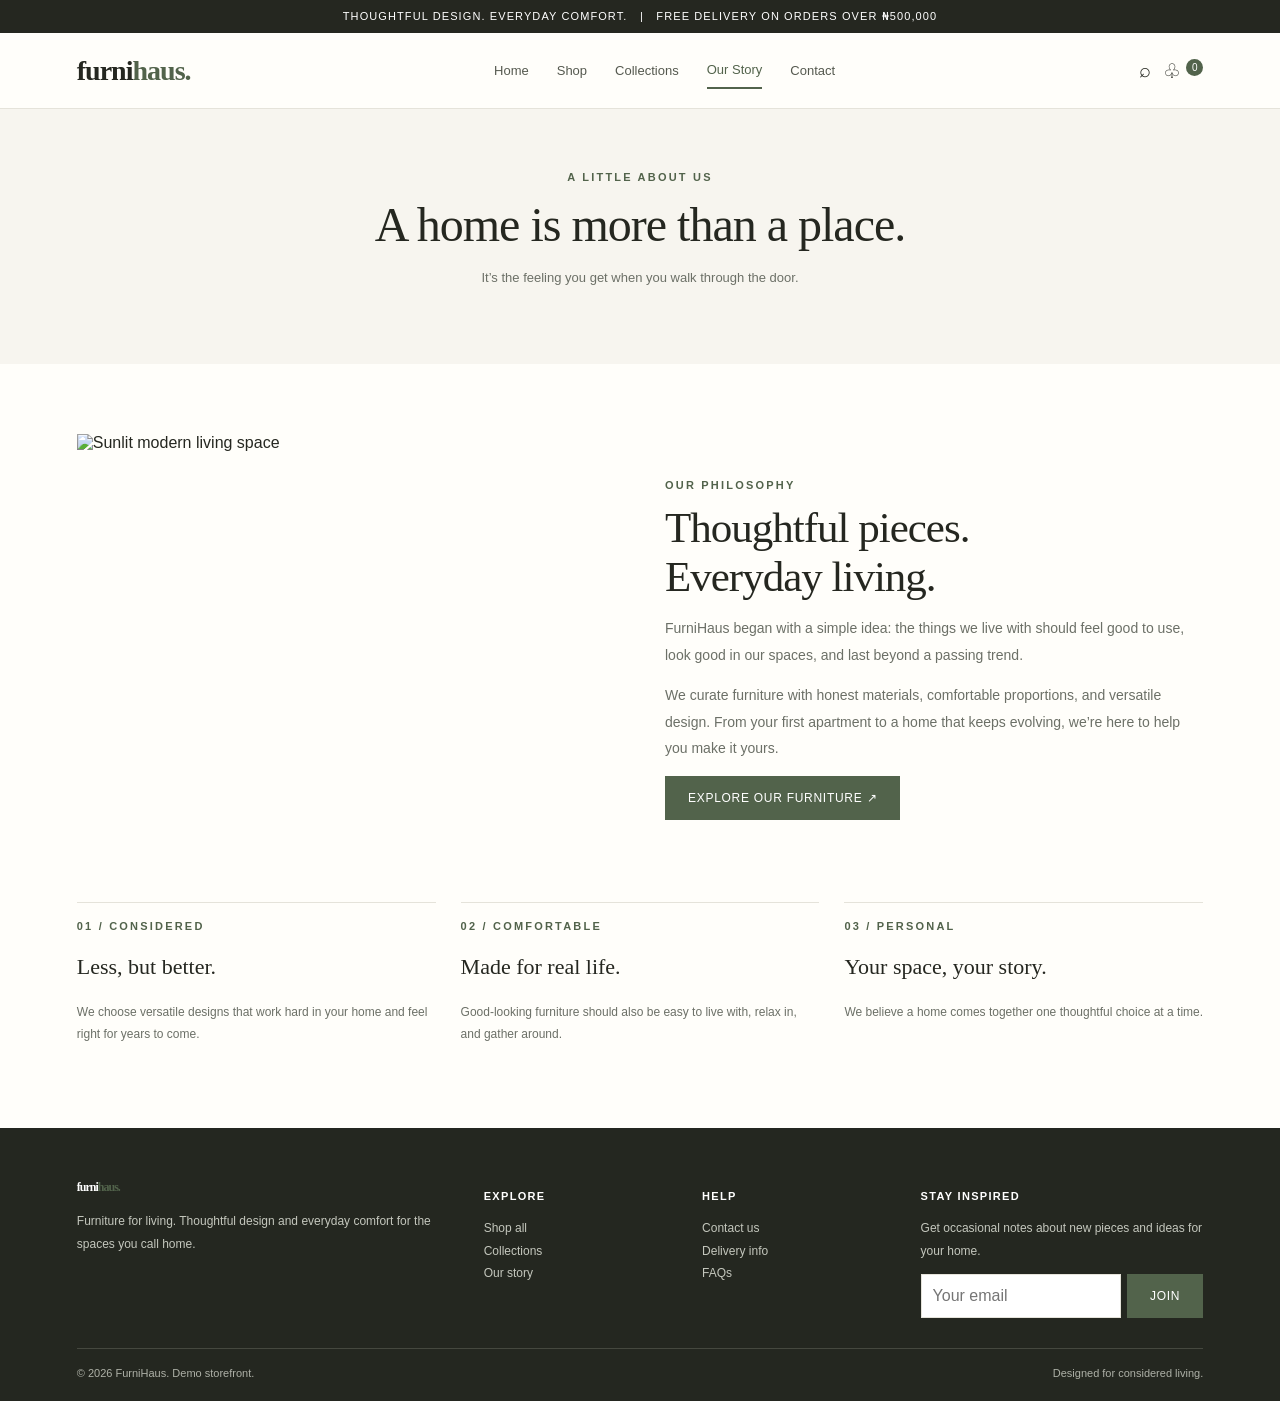
==== about.html @ d26f08c2 "first upload Created the project files" ====
<!DOCTYPE html>
<html lang="en"><head><meta charset="UTF-8"><meta name="viewport" content="width=device-width, initial-scale=1.0"><title>Our Story | FurniHaus</title><link rel="stylesheet" href="style.css"></head><body>
<div class="announcement">THOUGHTFUL DESIGN. EVERYDAY COMFORT. &nbsp; | &nbsp; FREE DELIVERY ON ORDERS OVER ₦500,000</div>
<header class="nav">
  <a class="logo" href="index.html">furni<span>haus.</span></a>
  <nav class="navlinks">
    <a href="index.html" >Home</a>
    <a href="shop.html" >Shop</a>
    <a href="collections.html" >Collections</a>
    <a href="about.html" class="active">Our Story</a>
    <a href="contact.html" >Contact</a>
  </nav>
  <div class="nav-actions"><a class="iconbtn" href="shop.html" aria-label="Shop">⌕</a><a class="iconbtn" href="shop.html#products" aria-label="Shopping bag">♧ <span class="cart-count" id="cartCount">0</span></a></div>
</header>
<main>
<section class="page-banner"><div class="eyebrow">A little about us</div><h1 class="page-title">A home is more than a place.</h1><p>It’s the feeling you get when you walk through the door.</p></section><section class="section"><div class="about-grid"><img src="https://images.unsplash.com/photo-1600607687939-ce8a6c25118c?auto=format&fit=crop&w=1100&q=85" alt="Sunlit modern living space"><div><div class="eyebrow">Our philosophy</div><h2 class="page-title">Thoughtful pieces.<br>Everyday living.</h2><p>FurniHaus began with a simple idea: the things we live with should feel good to use, look good in our spaces, and last beyond a passing trend.</p><p>We curate furniture with honest materials, comfortable proportions, and versatile design. From your first apartment to a home that keeps evolving, we’re here to help you make it yours.</p><a class="btn" href="shop.html">EXPLORE OUR FURNITURE ↗</a></div></div><div class="values"><div class="value"><div class="eyebrow">01 / Considered</div><h3>Less, but better.</h3><p>We choose versatile designs that work hard in your home and feel right for years to come.</p></div><div class="value"><div class="eyebrow">02 / Comfortable</div><h3>Made for real life.</h3><p>Good-looking furniture should also be easy to live with, relax in, and gather around.</p></div><div class="value"><div class="eyebrow">03 / Personal</div><h3>Your space, your story.</h3><p>We believe a home comes together one thoughtful choice at a time.</p></div></div></section>
</main>
<footer class="footer"><div class="footer-grid">
<div><a class="logo" href="index.html">furni<span>haus.</span></a><p>Furniture for living. Thoughtful design and everyday comfort for the spaces you call home.</p></div>
<div><h4>Explore</h4><p><a href="shop.html">Shop all</a><br><a href="collections.html">Collections</a><br><a href="about.html">Our story</a></p></div>
<div><h4>Help</h4><p><a href="contact.html">Contact us</a><br><a href="contact.html">Delivery info</a><br><a href="contact.html">FAQs</a></p></div>
<div><h4>Stay inspired</h4><p>Get occasional notes about new pieces and ideas for your home.</p><form class="newsletter" ><input type="email" placeholder="Your email" required><button class="btn" type="submit">JOIN</button></form></div>
</div><div class="footer-bottom"><span>© 2026 FurniHaus. Demo storefront.</span><span>Designed for considered living.</span></div></footer>

</body></html>
---- style.css ----
/* FurniHaus — shared stylesheet */
:root{--ink:#252720;--muted:#6c7067;--cream:#f7f5ef;--paper:#fffefa;--green:#52634b;--line:#e5e3da;--sand:#e9e1d2}
*{box-sizing:border-box}html{scroll-behavior:smooth}body{margin:0;font-family:Arial,Helvetica,sans-serif;background:var(--paper);color:var(--ink)}a{color:inherit;text-decoration:none}button{cursor:pointer;font:inherit}.announcement{background:var(--ink);color:white;text-align:center;padding:10px;font-size:11px;letter-spacing:.1em}.nav{min-height:76px;display:flex;align-items:center;justify-content:space-between;padding:0 6%;border-bottom:1px solid var(--line);background:var(--paper)}.logo{font-family:Georgia,serif;font-size:28px;letter-spacing:-1px;font-weight:bold}.logo span{color:var(--green)}.navlinks{display:flex;align-items:center;gap:28px}.navlinks a{font-size:13px;color:#55594f;padding:10px 0}.navlinks a:hover,.navlinks a.active{color:var(--green);border-bottom:2px solid var(--green)}.nav-actions{display:flex;align-items:center;gap:12px}.iconbtn{background:none;border:0;font-size:20px}.btn{display:inline-block;background:var(--green);border:1px solid var(--green);color:#fff;padding:14px 22px;font-size:12px;letter-spacing:.06em;transition:.2s}.btn:hover{background:#394634}.btn-outline{background:transparent;color:var(--ink);border-color:#aaa}.page-banner{background:var(--cream);padding:62px 6%;text-align:center}.eyebrow{font-size:11px;text-transform:uppercase;letter-spacing:.2em;color:var(--green);font-weight:bold}.page-title{font:400 clamp(34px,4vw,48px) Georgia,serif;letter-spacing:-1px;margin:14px 0}.page-banner p,.muted{color:var(--muted);font-size:13px;line-height:1.8}.section{padding:70px 6%}.section-head{display:flex;justify-content:space-between;align-items:end;gap:20px;margin-bottom:28px}.section h2{font:400 clamp(30px,4vw,43px) Georgia,serif;letter-spacing:-1px;margin:12px 0}.section-head p{font-size:13px;color:var(--muted);line-height:1.7}.textlink{font-size:12px;color:var(--green);border-bottom:1px solid var(--green);padding-bottom:5px}.hero{display:grid;grid-template-columns:1fr 1fr;background:var(--cream);min-height:520px}.hero-copy{padding:75px 10% 75px 13%;display:flex;flex-direction:column;align-items:flex-start;justify-content:center}.hero h1{font:400 clamp(44px,5.5vw,70px)/1.02 Georgia,serif;letter-spacing:-2px;margin:20px 0}.hero p{font-size:14px;line-height:1.8;color:var(--muted);max-width:390px}.hero-image{background:#ddd url('https://images.unsplash.com/photo-1600210492486-724fe5c67fb0?auto=format&fit=crop&w=1400&q=85') center/cover no-repeat;min-height:400px}.category-grid{display:grid;grid-template-columns:repeat(3,1fr);gap:18px}.category{position:relative;height:280px;overflow:hidden;background:var(--sand)}.category img{width:100%;height:100%;object-fit:cover;transition:.35s}.category:hover img{transform:scale(1.04)}.category span{position:absolute;bottom:15px;left:15px;background:var(--paper);padding:13px 16px;font:20px Georgia,serif}.products{display:grid;grid-template-columns:repeat(4,minmax(0,1fr));gap:22px}.product-card{min-width:0}.product-image{height:245px;position:relative;background:var(--cream);overflow:hidden}.product-image img{width:100%;height:100%;object-fit:cover;transition:.3s}.product-card:hover .product-image img{transform:scale(1.04)}.tag{position:absolute;left:10px;top:10px;background:white;padding:6px 9px;font-size:10px;text-transform:uppercase}.product-info{display:flex;justify-content:space-between;gap:8px;margin-top:13px;font-size:13px}.product-info strong{font-weight:500}.price{color:var(--green);white-space:nowrap}.product-category{font-size:11px;color:var(--muted);margin-top:6px}.add-btn{width:100%;margin-top:10px;padding:11px;border:1px solid var(--green);background:transparent;color:var(--green);font-size:11px;letter-spacing:.06em}.add-btn:hover{background:var(--green);color:white}.banner{margin:0 6% 65px;padding:45px 7%;background:#e9e5dc;display:flex;align-items:center;justify-content:space-between;gap:25px}.banner h2{font:400 33px Georgia,serif;margin:10px 0}.banner p{font-size:13px;color:var(--muted);line-height:1.7;max-width:430px}.footer{background:#242720;color:white;padding:48px 6% 22px}.footer-grid{display:grid;grid-template-columns:2fr 1fr 1fr 1.5fr;gap:30px}.footer p,.footer a{font-size:12px;color:#c4c7bd;line-height:1.9}.footer h4{font-size:11px;letter-spacing:.12em;text-transform:uppercase}.footer .logo{color:white}.footer-bottom{border-top:1px solid #45483f;margin-top:30px;padding-top:18px;display:flex;justify-content:space-between;color:#aeb1a7;font-size:11px}.shop-layout{display:grid;grid-template-columns:170px 1fr;gap:32px}.filters h3{font-size:12px;text-transform:uppercase;letter-spacing:.1em}.filter-btn{display:block;width:100%;text-align:left;background:none;border:0;padding:10px 0;color:var(--muted);font-size:13px}.filter-btn.active,.filter-btn:hover{color:var(--green);font-weight:bold}.shop-tools{display:flex;align-items:center;justify-content:space-between;margin-bottom:20px;color:var(--muted);font-size:12px}.shop-tools select,select,input,textarea{font:inherit;padding:11px;border:1px solid var(--line);background:white;color:var(--ink)}.shop-products{grid-template-columns:repeat(3,minmax(0,1fr))}.collection-grid{display:grid;grid-template-columns:repeat(2,1fr);gap:22px}.collection-card{background:var(--cream)}.collection-card img{width:100%;height:300px;object-fit:cover;display:block}.collection-copy{padding:22px}.collection-copy h2{font:400 27px Georgia,serif;margin:10px 0}.collection-copy p{font-size:13px;line-height:1.8;color:var(--muted)}.about-grid,.contact-grid{display:grid;grid-template-columns:1fr 1fr;gap:50px;align-items:center}.about-grid img{width:100%;height:430px;object-fit:cover}.about-grid p,.contact-grid p{font-size:14px;color:var(--muted);line-height:1.9}.values{display:grid;grid-template-columns:repeat(3,1fr);gap:25px;margin-top:38px}.value{border-top:1px solid var(--line);padding-top:17px}.value h3{font:400 22px Georgia,serif}.value p{font-size:12px;line-height:1.8;color:var(--muted)}.contact-form{display:grid;gap:14px}.contact-form label{font-size:12px;color:var(--muted)}.contact-form input,.contact-form textarea,.contact-form select{display:block;width:100%;margin-top:6px}.contact-form textarea{min-height:130px;resize:vertical}.cart-count{display:inline-grid;place-items:center;background:var(--green);color:white;border-radius:50%;font-size:10px;width:17px;height:17px;vertical-align:top}.notice{padding:12px;background:var(--cream);color:var(--green);font-size:12px;margin-top:12px}.newsletter{display:flex;gap:6px}.newsletter input{min-width:0;width:100%}
@media(max-width:850px){.nav{padding:0 4%}.navlinks{gap:13px}.hero-copy{padding:55px 8%}.products{grid-template-columns:repeat(2,minmax(0,1fr))}.product-image{height:240px}.shop-layout{grid-template-columns:140px 1fr}.shop-products{grid-template-columns:repeat(2,minmax(0,1fr))}.footer-grid{grid-template-columns:1fr 1fr}.category{height:220px}}
@media(max-width:600px){.nav{padding:15px 5%;align-items:flex-start;gap:12px;flex-wrap:wrap}.navlinks{order:3;width:100%;justify-content:space-between;gap:8px;flex-wrap:wrap}.navlinks a{font-size:12px}.logo{font-size:25px}.nav-actions{margin-left:auto}.hero{grid-template-columns:1fr}.hero-image{grid-row:1;min-height:270px}.hero-copy{padding:48px 7%}.hero h1{font-size:49px}.section{padding:48px 6%}.section-head{align-items:flex-start;flex-direction:column}.category-grid{grid-template-columns:1fr 1fr;gap:10px}.category{height:180px}.category span{font-size:16px;left:8px;bottom:8px;padding:10px}.products{gap:18px 12px}.product-image{height:185px}.product-info{flex-direction:column;gap:5px;font-size:12px}.banner{margin-bottom:45px;padding:30px 22px;align-items:flex-start;flex-direction:column}.banner h2{font-size:29px}.shop-layout{grid-template-columns:1fr;gap:20px}.filters{display:flex;overflow:auto;gap:8px}.filters h3{display:none}.filter-btn{white-space:nowrap;width:auto;border:1px solid var(--line);padding:9px 12px}.shop-tools select{max-width:150px}.collection-grid,.about-grid,.contact-grid{grid-template-columns:1fr;gap:25px}.collection-card img{height:240px}.about-grid img{height:300px}.values{grid-template-columns:1fr;gap:8px}.page-banner{padding:45px 6%}.footer-grid{grid-template-columns:1fr 1fr;gap:22px}.footer-grid>div:first-child,.footer-grid>div:last-child{grid-column:1/-1}.footer-bottom{flex-direction:column;gap:8px}}
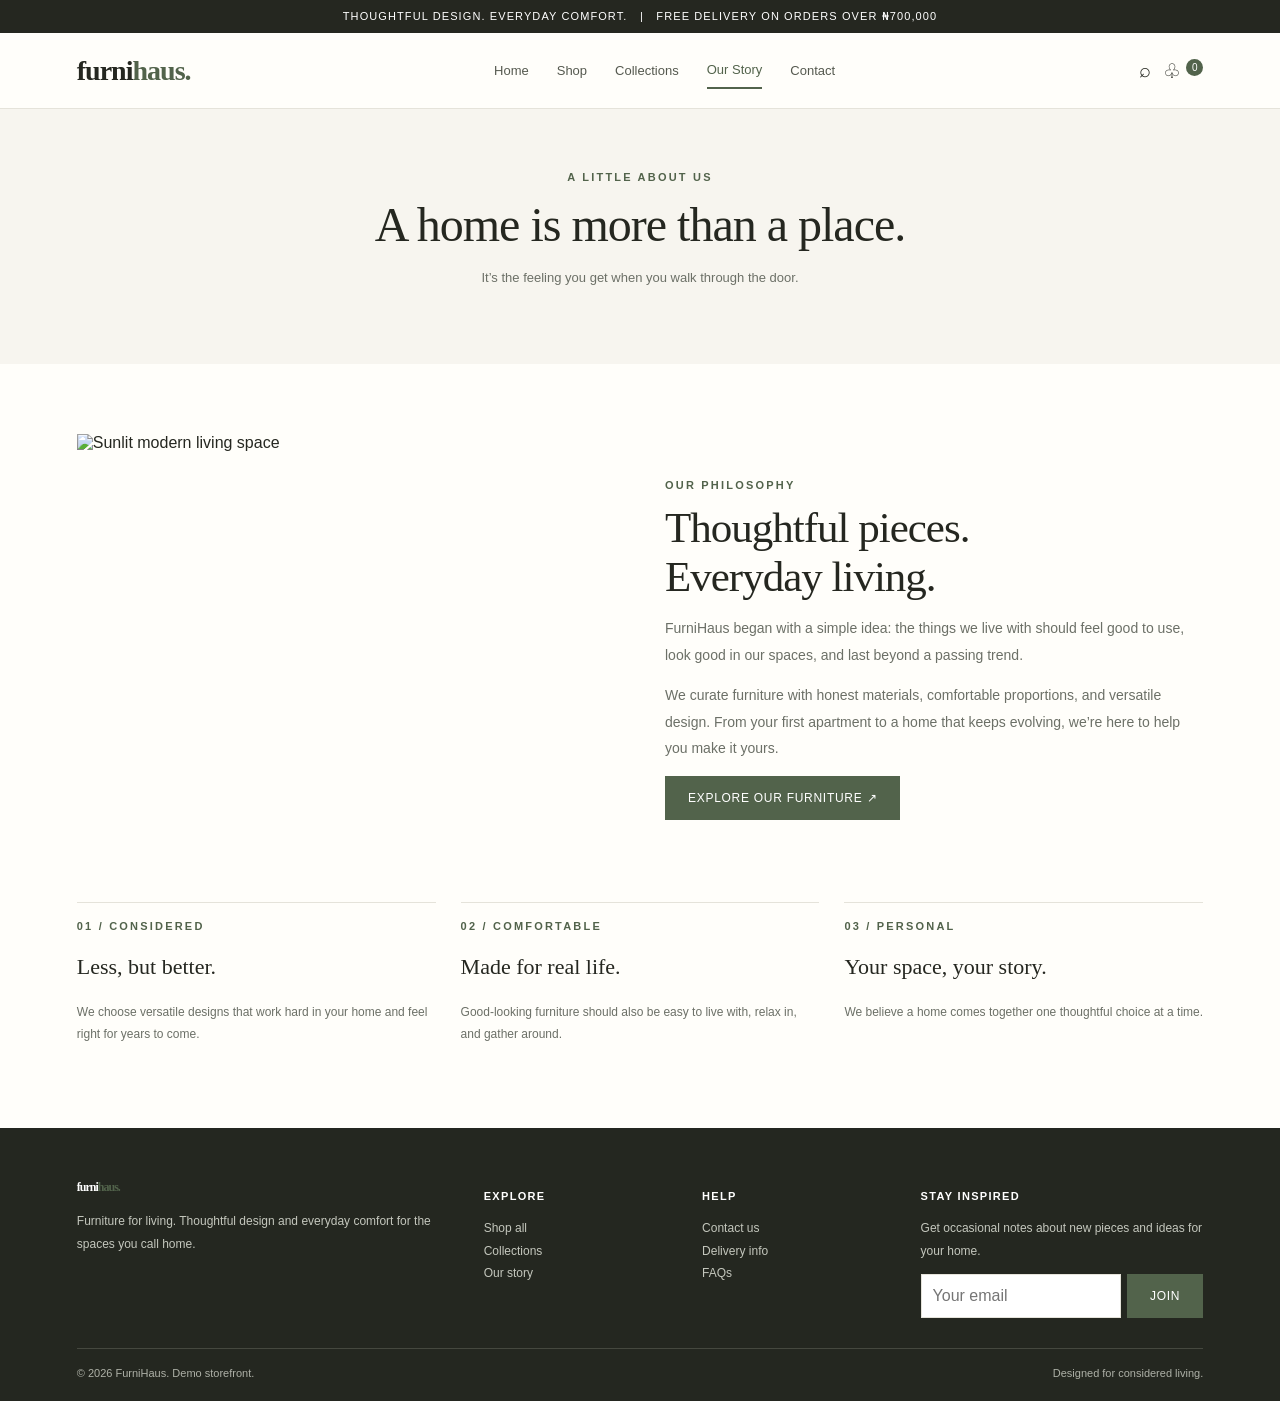
==== commit 3b5a33a3: "change price to 700,000" ====
--- a/about.html
+++ b/about.html
@@ -1,6 +1,6 @@
 <!DOCTYPE html>
 <html lang="en"><head><meta charset="UTF-8"><meta name="viewport" content="width=device-width, initial-scale=1.0"><title>Our Story | FurniHaus</title><link rel="stylesheet" href="style.css"></head><body>
-<div class="announcement">THOUGHTFUL DESIGN. EVERYDAY COMFORT. &nbsp; | &nbsp; FREE DELIVERY ON ORDERS OVER ₦500,000</div>
+<div class="announcement">THOUGHTFUL DESIGN. EVERYDAY COMFORT. &nbsp; | &nbsp; FREE DELIVERY ON ORDERS OVER ₦700,000</div>
 <header class="nav">
   <a class="logo" href="index.html">furni<span>haus.</span></a>
   <nav class="navlinks">
@@ -22,4 +22,4 @@
 <div><h4>Stay inspired</h4><p>Get occasional notes about new pieces and ideas for your home.</p><form class="newsletter" ><input type="email" placeholder="Your email" required><button class="btn" type="submit">JOIN</button></form></div>
 </div><div class="footer-bottom"><span>© 2026 FurniHaus. Demo storefront.</span><span>Designed for considered living.</span></div></footer>
 
-</body></html>+</body></html>
